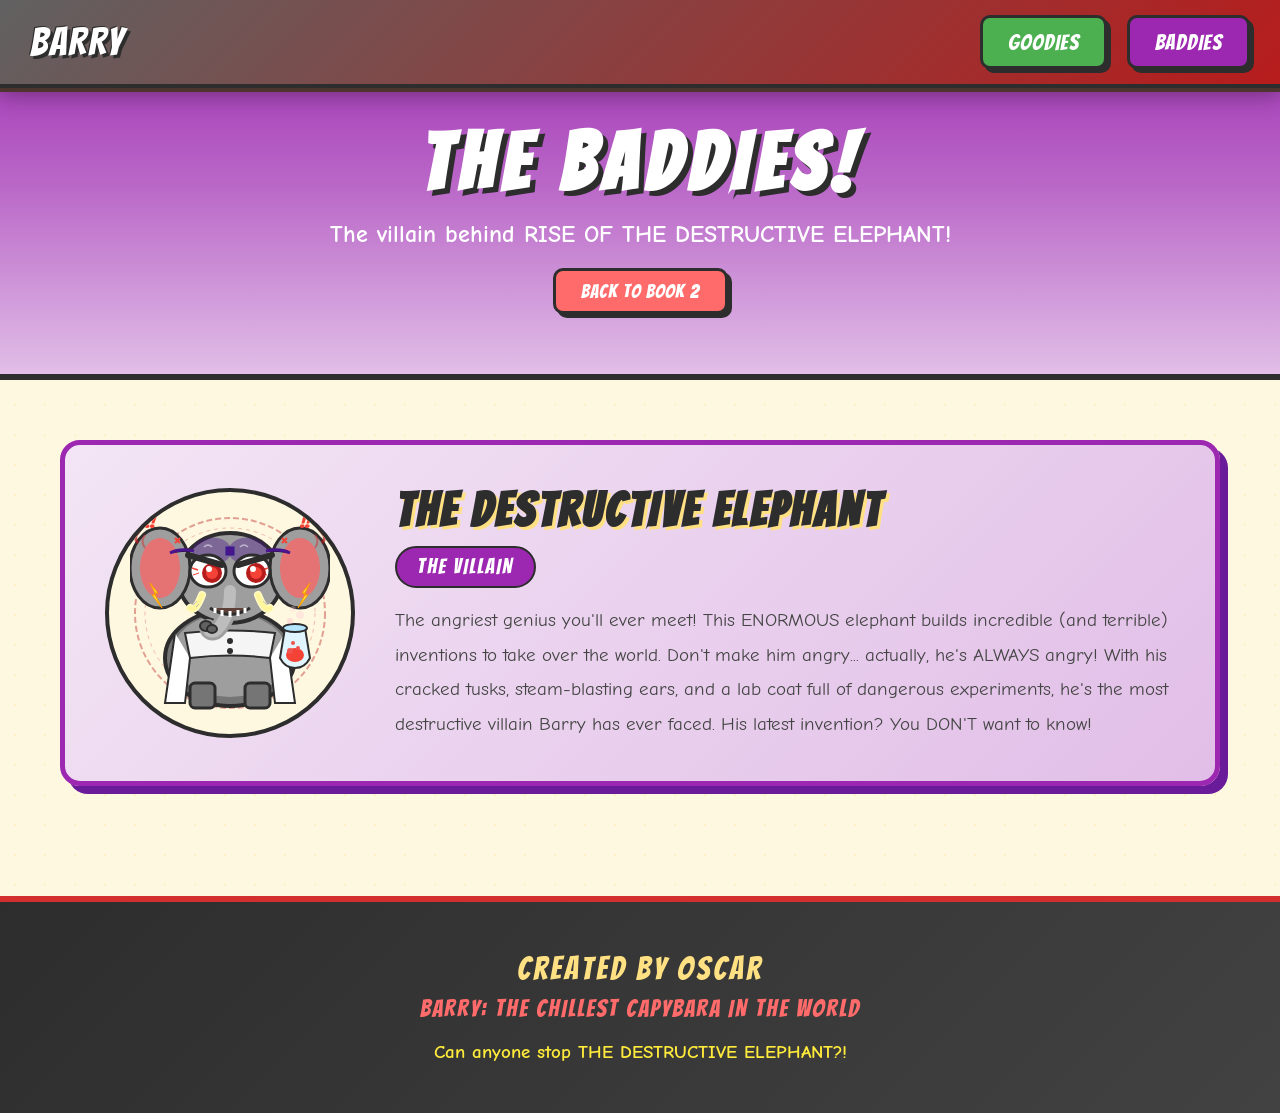
==== book2/baddies.html @ 5b0179f9 "Add Book 2 "Rise of The Destructive Elephant" and reorganise site by book Restructure the site so th" ====
<!DOCTYPE html>
<html lang="en">
<head>
    <meta charset="UTF-8">
    <meta name="viewport" content="width=device-width, initial-scale=1.0">
    <title>The Baddies - Rise of The Destructive Elephant</title>
    <link rel="stylesheet" href="../css/styles.css">
    <link href="https://fonts.googleapis.com/css2?family=Bangers&family=Comic+Neue:wght@400;700&display=swap" rel="stylesheet">
</head>
<body class="baddies-page book2-page">
    <nav class="navbar navbar-book2">
        <div class="nav-logo"><a href="../index.html" style="color:white;text-decoration:none;">BARRY</a></div>
        <div class="nav-links">
            <a href="goodies.html" class="nav-btn goodies-btn">GOODIES</a>
            <a href="baddies.html" class="nav-btn baddies-btn">BADDIES</a>
        </div>
    </nav>

    <header class="page-header">
        <h1 class="page-title">THE BADDIES!</h1>
        <p class="page-subtitle">The villain behind RISE OF THE DESTRUCTIVE ELEPHANT!</p>
        <a href="index.html" class="back-btn">BACK TO BOOK 2</a>
    </header>

    <main class="characters">
        <!-- THE DESTRUCTIVE ELEPHANT -->
        <article class="character-card baddie-card" id="elephant">
            <div class="character-image">
                <svg viewBox="0 0 200 200" class="character-svg elephant-svg">
                    <!-- Rage energy background -->
                    <circle cx="100" cy="100" r="95" fill="none" stroke="#B71C1C" stroke-width="2" stroke-dasharray="6,3" opacity="0.4"/>
                    <circle cx="100" cy="100" r="85" fill="none" stroke="#D32F2F" stroke-width="1" stroke-dasharray="4,4" opacity="0.3"/>

                    <!-- BIG chunky body -->
                    <ellipse cx="100" cy="145" rx="65" ry="48" fill="#757575" stroke="#2D2D2D" stroke-width="4"/>
                    <ellipse cx="100" cy="142" rx="58" ry="42" fill="#9E9E9E"/>

                    <!-- Lab coat (open, flapping with rage) -->
                    <path d="M45 120 L35 190 L55 190 L60 145" fill="white" stroke="#2D2D2D" stroke-width="2"/>
                    <path d="M155 120 L165 190 L145 190 L140 145" fill="white" stroke="#2D2D2D" stroke-width="2"/>
                    <path d="M55 120 Q100 115 145 120 L140 145 Q100 140 60 145 Z" fill="#F5F5F5" stroke="#2D2D2D" stroke-width="2"/>
                    <!-- Coat buttons -->
                    <circle cx="100" cy="128" r="3" fill="#2D2D2D"/>
                    <circle cx="100" cy="138" r="3" fill="#2D2D2D"/>

                    <!-- Thick legs -->
                    <rect x="60" y="170" width="25" height="25" rx="5" fill="#757575" stroke="#2D2D2D" stroke-width="3"/>
                    <rect x="115" y="170" width="25" height="25" rx="5" fill="#757575" stroke="#2D2D2D" stroke-width="3"/>

                    <!-- HEAD - big and angry -->
                    <ellipse cx="100" cy="65" rx="52" ry="45" fill="#9E9E9E" stroke="#2D2D2D" stroke-width="4"/>

                    <!-- HUGE EARS - flared out with rage -->
                    <ellipse cx="30" cy="55" rx="30" ry="40" fill="#9E9E9E" stroke="#2D2D2D" stroke-width="3"/>
                    <ellipse cx="30" cy="55" rx="20" ry="30" fill="#E57373"/>
                    <ellipse cx="170" cy="55" rx="30" ry="40" fill="#9E9E9E" stroke="#2D2D2D" stroke-width="3"/>
                    <ellipse cx="170" cy="55" rx="20" ry="30" fill="#E57373"/>

                    <!-- Steam from ears!! -->
                    <path d="M8 30 Q3 25 8 20 Q13 15 8 10" stroke="#B71C1C" stroke-width="3" fill="none" opacity="0.7"/>
                    <path d="M15 35 Q10 28 15 22" stroke="#D32F2F" stroke-width="2" fill="none" opacity="0.5"/>
                    <path d="M192 30 Q197 25 192 20 Q187 15 192 10" stroke="#B71C1C" stroke-width="3" fill="none" opacity="0.7"/>
                    <path d="M185 35 Q190 28 185 22" stroke="#D32F2F" stroke-width="2" fill="none" opacity="0.5"/>

                    <!-- GOGGLES pushed up on forehead -->
                    <ellipse cx="82" cy="38" rx="18" ry="12" fill="#4A148C" opacity="0.4" stroke="#4A148C" stroke-width="3"/>
                    <ellipse cx="118" cy="38" rx="18" ry="12" fill="#4A148C" opacity="0.4" stroke="#4A148C" stroke-width="3"/>
                    <rect x="96" y="34" width="8" height="8" fill="#4A148C" stroke="#311B92" stroke-width="1"/>
                    <path d="M64 38 Q50 35 40 40" stroke="#4A148C" stroke-width="3"/>
                    <path d="M136 38 Q150 35 160 40" stroke="#4A148C" stroke-width="3"/>
                    <!-- Goggle shine -->
                    <path d="M74 34 Q78 30 82 34" stroke="white" stroke-width="1.5" fill="none" opacity="0.5"/>
                    <path d="M110 34 Q114 30 118 34" stroke="white" stroke-width="1.5" fill="none" opacity="0.5"/>

                    <!-- ANGRY ANGRY EYES - red and furious -->
                    <ellipse cx="78" cy="58" rx="18" ry="16" fill="white" stroke="#2D2D2D" stroke-width="3"/>
                    <ellipse cx="122" cy="58" rx="18" ry="16" fill="white" stroke="#2D2D2D" stroke-width="3"/>
                    <!-- Bloodshot lines -->
                    <line x1="62" y1="55" x2="68" y2="57" stroke="#F44336" stroke-width="1.5"/>
                    <line x1="63" y1="62" x2="69" y2="60" stroke="#F44336" stroke-width="1"/>
                    <line x1="138" y1="55" x2="132" y2="57" stroke="#F44336" stroke-width="1.5"/>
                    <line x1="137" y1="62" x2="131" y2="60" stroke="#F44336" stroke-width="1"/>
                    <!-- RED GLOWING PUPILS -->
                    <circle cx="82" cy="60" r="10" fill="#B71C1C"/>
                    <circle cx="126" cy="60" r="10" fill="#B71C1C"/>
                    <circle cx="82" cy="60" r="6" fill="#F44336"/>
                    <circle cx="126" cy="60" r="6" fill="#F44336"/>
                    <!-- Tiny angry highlights -->
                    <circle cx="79" cy="56" r="3" fill="white"/>
                    <circle cx="123" cy="56" r="3" fill="white"/>

                    <!-- EXTREMELY FURROWED ANGRY BROWS -->
                    <path d="M58 42 L92 52" stroke="#2D2D2D" stroke-width="6" stroke-linecap="round"/>
                    <path d="M142 42 L108 52" stroke="#2D2D2D" stroke-width="6" stroke-linecap="round"/>

                    <!-- TRUNK - curled up with rage, nostrils flared -->
                    <path d="M100 78 Q100 95 95 105 Q90 115 85 118 Q80 120 78 115" stroke="#9E9E9E" stroke-width="18" fill="none" stroke-linecap="round"/>
                    <path d="M100 78 Q100 95 95 105 Q90 115 85 118 Q80 120 78 115" stroke="#BDBDBD" stroke-width="12" fill="none" stroke-linecap="round"/>
                    <!-- Flared nostrils at trunk end -->
                    <ellipse cx="76" cy="113" rx="6" ry="5" fill="#616161" stroke="#2D2D2D" stroke-width="2"/>
                    <ellipse cx="82" cy="116" rx="5" ry="4" fill="#616161" stroke="#2D2D2D" stroke-width="2"/>

                    <!-- CRACKED TUSKS -->
                    <path d="M72 82 Q65 100 60 95" stroke="#FFF9C4" stroke-width="8" fill="none" stroke-linecap="round"/>
                    <path d="M72 82 Q65 100 60 95" stroke="#FFF59D" stroke-width="5" fill="none" stroke-linecap="round"/>
                    <!-- Crack lines on tusk -->
                    <line x1="67" y1="88" x2="63" y2="92" stroke="#BDBDBD" stroke-width="1"/>
                    <line x1="69" y1="91" x2="66" y2="94" stroke="#BDBDBD" stroke-width="1"/>
                    <path d="M128 82 Q135 100 140 95" stroke="#FFF9C4" stroke-width="8" fill="none" stroke-linecap="round"/>
                    <path d="M128 82 Q135 100 140 95" stroke="#FFF59D" stroke-width="5" fill="none" stroke-linecap="round"/>
                    <line x1="133" y1="88" x2="137" y2="92" stroke="#BDBDBD" stroke-width="1"/>

                    <!-- RAGING MOUTH - teeth bared -->
                    <path d="M80 95 Q100 108 120 95" stroke="#2D2D2D" stroke-width="3" fill="#5D4037"/>
                    <path d="M85 95 L85 100 M92 97 L92 103 M100 98 L100 104 M108 97 L108 103 M115 95 L115 100" stroke="white" stroke-width="3"/>

                    <!-- Holding a DOOMSDAY BEAKER -->
                    <path d="M155 115 L150 145 Q155 155 165 155 Q175 155 180 145 L175 115 Z" fill="#E1F5FE" stroke="#2D2D2D" stroke-width="2"/>
                    <ellipse cx="165" cy="115" rx="12" ry="4" fill="#B3E5FC" stroke="#2D2D2D" stroke-width="2"/>
                    <!-- Bubbling RED dangerous liquid -->
                    <ellipse cx="165" cy="142" rx="9" ry="7" fill="#F44336"/>
                    <circle cx="160" cy="138" r="3" fill="#EF5350"/>
                    <circle cx="168" cy="135" r="2" fill="#EF5350"/>
                    <circle cx="163" cy="130" r="2" fill="#EF5350"/>
                    <!-- Toxic fumes -->
                    <circle cx="160" cy="108" r="3" fill="#FFCDD2" opacity="0.6"/>
                    <circle cx="170" cy="102" r="4" fill="#FFCDD2" opacity="0.4"/>
                    <circle cx="163" cy="96" r="3" fill="#FFCDD2" opacity="0.3"/>

                    <!-- RAGE SYMBOLS -->
                    <text x="15" y="15" font-family="Bangers, cursive" font-size="18" fill="#F44336" font-weight="bold">!!</text>
                    <text x="170" y="15" font-family="Bangers, cursive" font-size="18" fill="#F44336" font-weight="bold">!!</text>

                    <!-- Anger vein pop marks -->
                    <path d="M45 25 L50 30 M50 25 L45 30" stroke="#F44336" stroke-width="2"/>
                    <path d="M152 25 L157 30 M157 25 L152 30" stroke="#F44336" stroke-width="2"/>

                    <!-- Lightning bolts of rage -->
                    <polygon points="20,70 28,80 24,80 32,95 22,82 26,82" fill="#FFEB3B" stroke="#FF9800" stroke-width="1"/>
                    <polygon points="180,70 172,80 176,80 168,95 178,82 174,82" fill="#FFEB3B" stroke="#FF9800" stroke-width="1"/>
                </svg>
            </div>
            <div class="character-info">
                <h3 class="character-name">THE DESTRUCTIVE ELEPHANT</h3>
                <p class="character-role baddie-role">THE VILLAIN</p>
                <p class="character-bio">The angriest genius you'll ever meet! This ENORMOUS elephant builds incredible (and terrible) inventions to take over the world. Don't make him angry... actually, he's ALWAYS angry! With his cracked tusks, steam-blasting ears, and a lab coat full of dangerous experiments, he's the most destructive villain Barry has ever faced. His latest invention? You DON'T want to know!</p>
            </div>
        </article>
    </main>

    <footer class="footer footer-book2">
        <div class="footer-content">
            <p class="created-by">Created by OSCAR</p>
            <p class="book-title">BARRY: THE CHILLEST CAPYBARA IN THE WORLD</p>
            <p class="story-tease">Can anyone stop THE DESTRUCTIVE ELEPHANT?!</p>
        </div>
    </footer>

    <script src="../js/main.js"></script>
</body>
</html>
---- css/styles.css ----
/* BARRY: THE CHILLEST CAPYBARA IN THE WORLD */
/* Comic Book Style - Inspired by Jamie Smart */

* {
    margin: 0;
    padding: 0;
    box-sizing: border-box;
}

body {
    font-family: 'Comic Neue', cursive, sans-serif;
    background: #FFF8E1;
    color: #2D2D2D;
    overflow-x: hidden;
}

/* Comic book background pattern */
body::before {
    content: '';
    position: fixed;
    top: 0;
    left: 0;
    width: 100%;
    height: 100%;
    background-image:
        radial-gradient(circle, #FFE082 1px, transparent 1px);
    background-size: 30px 30px;
    opacity: 0.3;
    pointer-events: none;
    z-index: -1;
}

/* NAVBAR */
.navbar {
    position: fixed;
    top: 0;
    left: 0;
    right: 0;
    display: flex;
    justify-content: space-between;
    align-items: center;
    padding: 15px 30px;
    background: linear-gradient(135deg, #FF6B6B, #FF8E53);
    box-shadow: 0 4px 0 #C44536, 0 8px 20px rgba(0,0,0,0.3);
    z-index: 1000;
    border-bottom: 4px solid #2D2D2D;
}

.nav-logo {
    font-family: 'Bangers', cursive;
    font-size: 2.5rem;
    color: white;
    text-shadow: 3px 3px 0 #2D2D2D, -1px -1px 0 #2D2D2D;
    letter-spacing: 2px;
}

.nav-links {
    display: flex;
    gap: 20px;
}

.nav-btn {
    font-family: 'Bangers', cursive;
    font-size: 1.4rem;
    padding: 12px 25px;
    border-radius: 10px;
    text-decoration: none;
    transition: all 0.2s ease;
    border: 3px solid #2D2D2D;
    letter-spacing: 1px;
}

.goodies-btn {
    background: #4CAF50;
    color: white;
    box-shadow: 4px 4px 0 #2D2D2D;
}

.goodies-btn:hover {
    transform: translate(-2px, -2px);
    box-shadow: 6px 6px 0 #2D2D2D;
}

.baddies-btn {
    background: #9C27B0;
    color: white;
    box-shadow: 4px 4px 0 #2D2D2D;
}

.baddies-btn:hover {
    transform: translate(-2px, -2px);
    box-shadow: 6px 6px 0 #2D2D2D;
}

/* HERO SECTION */
.hero {
    min-height: 100vh;
    display: flex;
    flex-direction: column;
    justify-content: center;
    align-items: center;
    padding: 120px 20px 60px;
    background: linear-gradient(180deg, #87CEEB 0%, #98FB98 50%, #FFF8E1 100%);
    position: relative;
    overflow: hidden;
}

.hero-content {
    text-align: center;
    z-index: 2;
}

.title-container {
    background: white;
    padding: 30px 60px;
    border-radius: 20px;
    border: 6px solid #2D2D2D;
    box-shadow: 10px 10px 0 #2D2D2D;
    transform: rotate(-2deg);
    margin-bottom: 40px;
}

.main-title {
    font-family: 'Bangers', cursive;
    font-size: 8rem;
    color: #FF6B6B;
    text-shadow:
        6px 6px 0 #2D2D2D,
        -2px -2px 0 #2D2D2D,
        2px -2px 0 #2D2D2D,
        -2px 2px 0 #2D2D2D;
    letter-spacing: 10px;
    line-height: 1;
}

.subtitle {
    font-family: 'Bangers', cursive;
    font-size: 2rem;
    color: #4CAF50;
    margin-top: 10px;
    letter-spacing: 3px;
}

.cupcake-warning {
    background: #9C27B0;
    padding: 20px 40px;
    border-radius: 15px;
    border: 4px solid #2D2D2D;
    box-shadow: 6px 6px 0 #2D2D2D;
    transform: rotate(2deg);
    margin-bottom: 30px;
    animation: shake 0.5s ease-in-out infinite;
}

@keyframes shake {
    0%, 100% { transform: rotate(2deg); }
    25% { transform: rotate(4deg); }
    75% { transform: rotate(0deg); }
}

.warning-text {
    font-family: 'Bangers', cursive;
    font-size: 2.5rem;
    color: #FFEB3B;
    text-shadow: 2px 2px 0 #2D2D2D;
    letter-spacing: 2px;
}

.tagline {
    font-family: 'Comic Neue', cursive;
    font-size: 1.5rem;
    font-weight: bold;
    color: #2D2D2D;
}

/* Floating cupcakes */
.floating-cupcakes {
    position: absolute;
    width: 100%;
    height: 100%;
    pointer-events: none;
}

.cupcake {
    position: absolute;
    font-size: 3rem;
    animation: float 4s ease-in-out infinite;
}

.cupcake-1 { top: 15%; left: 10%; animation-delay: 0s; }
.cupcake-2 { top: 25%; right: 15%; animation-delay: 0.5s; }
.cupcake-3 { top: 60%; left: 5%; animation-delay: 1s; }
.cupcake-4 { top: 70%; right: 10%; animation-delay: 1.5s; }
.cupcake-5 { top: 40%; right: 5%; animation-delay: 2s; }

@keyframes float {
    0%, 100% { transform: translateY(0) rotate(0deg); }
    50% { transform: translateY(-20px) rotate(10deg); }
}

/* CHARACTERS INTRO */
.characters-intro {
    text-align: center;
    padding: 60px 20px;
    background: #FFE082;
    border-top: 6px solid #2D2D2D;
    border-bottom: 6px solid #2D2D2D;
}

.section-title {
    font-family: 'Bangers', cursive;
    font-size: 4rem;
    color: #2D2D2D;
    text-shadow: 4px 4px 0 #FF6B6B;
    letter-spacing: 5px;
}

.scroll-hint {
    font-size: 1.3rem;
    margin-top: 15px;
    color: #666;
    animation: bounce 1s ease-in-out infinite;
}

@keyframes bounce {
    0%, 100% { transform: translateY(0); }
    50% { transform: translateY(10px); }
}

/* CHARACTER CARDS */
.characters {
    padding: 60px 20px;
    max-width: 1200px;
    margin: 0 auto;
}

.character-card {
    display: flex;
    align-items: center;
    gap: 40px;
    background: white;
    padding: 40px;
    margin-bottom: 50px;
    border-radius: 20px;
    border: 5px solid #2D2D2D;
    box-shadow: 8px 8px 0 #2D2D2D;
    transition: transform 0.3s ease, box-shadow 0.3s ease;
}

.character-card:nth-child(even) {
    flex-direction: row-reverse;
}

.character-card:hover {
    transform: translate(-4px, -4px);
    box-shadow: 12px 12px 0 #2D2D2D;
}

.hero-character {
    background: linear-gradient(135deg, #E8F5E9, #C8E6C9);
    border-color: #4CAF50;
    box-shadow: 8px 8px 0 #2E7D32;
}

.baddie-card {
    background: linear-gradient(135deg, #F3E5F5, #E1BEE7);
    border-color: #9C27B0;
    box-shadow: 8px 8px 0 #6A1B9A;
}

.character-image {
    flex-shrink: 0;
    width: 250px;
    height: 250px;
    background: #FFF8E1;
    border-radius: 50%;
    border: 4px solid #2D2D2D;
    display: flex;
    align-items: center;
    justify-content: center;
    overflow: hidden;
}

.character-svg {
    width: 200px;
    height: 200px;
}

.character-info {
    flex: 1;
}

.character-name {
    font-family: 'Bangers', cursive;
    font-size: 3rem;
    color: #2D2D2D;
    text-shadow: 3px 3px 0 #FFE082;
    letter-spacing: 3px;
    margin-bottom: 10px;
}

.character-role {
    font-family: 'Bangers', cursive;
    font-size: 1.3rem;
    padding: 8px 20px;
    border-radius: 25px;
    display: inline-block;
    margin-bottom: 15px;
    letter-spacing: 2px;
}

.goodie-role {
    background: #4CAF50;
    color: white;
    border: 2px solid #2D2D2D;
}

.baddie-role {
    background: #9C27B0;
    color: white;
    border: 2px solid #2D2D2D;
}

.character-bio {
    font-size: 1.2rem;
    line-height: 1.8;
    color: #444;
}

/* FOOTER */
.footer {
    background: linear-gradient(135deg, #2D2D2D, #424242);
    padding: 50px 20px;
    text-align: center;
    border-top: 6px solid #FF6B6B;
}

.footer-content {
    max-width: 600px;
    margin: 0 auto;
}

.created-by {
    font-family: 'Bangers', cursive;
    font-size: 2rem;
    color: #FFE082;
    letter-spacing: 3px;
    margin-bottom: 10px;
}

.book-title {
    font-family: 'Bangers', cursive;
    font-size: 1.5rem;
    color: #FF6B6B;
    letter-spacing: 2px;
    margin-bottom: 20px;
}

.story-tease {
    font-family: 'Comic Neue', cursive;
    font-size: 1.2rem;
    color: #FFEB3B;
    font-weight: bold;
    animation: pulse 2s ease-in-out infinite;
}

@keyframes pulse {
    0%, 100% { opacity: 1; }
    50% { opacity: 0.6; }
}

/* RESPONSIVE */
@media (max-width: 900px) {
    .character-card,
    .character-card:nth-child(even) {
        flex-direction: column;
        text-align: center;
    }

    .main-title {
        font-size: 4rem;
    }

    .warning-text {
        font-size: 1.5rem;
    }

    .section-title {
        font-size: 2.5rem;
    }

    .character-name {
        font-size: 2rem;
    }
}

@media (max-width: 600px) {
    .navbar {
        flex-direction: column;
        gap: 15px;
        padding: 15px;
    }

    .main-title {
        font-size: 3rem;
    }

    .title-container {
        padding: 20px 30px;
    }

    .character-image {
        width: 180px;
        height: 180px;
    }

    .character-svg {
        width: 150px;
        height: 150px;
    }
}

/* Page-specific styles */
.page-header {
    padding: 120px 20px 60px;
    text-align: center;
    border-bottom: 6px solid #2D2D2D;
}

.goodies-page .page-header {
    background: linear-gradient(180deg, #4CAF50, #81C784, #C8E6C9);
}

.baddies-page .page-header {
    background: linear-gradient(180deg, #9C27B0, #BA68C8, #E1BEE7);
}

.page-title {
    font-family: 'Bangers', cursive;
    font-size: 5rem;
    color: white;
    text-shadow: 5px 5px 0 #2D2D2D;
    letter-spacing: 8px;
}

.page-subtitle {
    font-family: 'Comic Neue', cursive;
    font-size: 1.5rem;
    color: white;
    margin-top: 15px;
    font-weight: bold;
}

/* Back button */
.back-btn {
    display: inline-block;
    font-family: 'Bangers', cursive;
    font-size: 1.2rem;
    padding: 10px 25px;
    background: #FF6B6B;
    color: white;
    text-decoration: none;
    border-radius: 10px;
    border: 3px solid #2D2D2D;
    box-shadow: 4px 4px 0 #2D2D2D;
    margin-top: 20px;
    transition: all 0.2s ease;
    letter-spacing: 1px;
}

.back-btn:hover {
    transform: translate(-2px, -2px);
    box-shadow: 6px 6px 0 #2D2D2D;
}

/* =============================== */
/* BOOK PICKER PAGE                */
/* =============================== */

.book-picker-page .hero {
    min-height: 50vh;
    padding-bottom: 30px;
}

.book-picker-section {
    text-align: center;
    padding: 60px 20px 80px;
}

.book-picker {
    display: flex;
    justify-content: center;
    gap: 40px;
    flex-wrap: wrap;
    margin-top: 40px;
    max-width: 1000px;
    margin-left: auto;
    margin-right: auto;
}

.book-card {
    display: block;
    text-decoration: none;
    color: #2D2D2D;
    width: 400px;
    border-radius: 20px;
    border: 5px solid #2D2D2D;
    transition: transform 0.3s ease, box-shadow 0.3s ease;
    overflow: hidden;
    position: relative;
}

.book-card:hover {
    transform: translate(-6px, -6px);
}

.book-card-inner {
    padding: 40px 30px;
    text-align: center;
}

.book-card-emojis {
    font-size: 3rem;
    margin-bottom: 15px;
}

.book-emoji {
    display: inline-block;
    animation: float 3s ease-in-out infinite;
}

.book-emoji-1 { animation-delay: 0s; }
.book-emoji-2 { animation-delay: 0.3s; }
.book-emoji-3 { animation-delay: 0.6s; }

.book-card-number {
    font-family: 'Bangers', cursive;
    font-size: 1.2rem;
    letter-spacing: 3px;
    margin-bottom: 10px;
    opacity: 0.8;
}

.book-card-title {
    font-family: 'Bangers', cursive;
    font-size: 2rem;
    letter-spacing: 2px;
    margin-bottom: 15px;
    line-height: 1.2;
}

.book-card-desc {
    font-family: 'Comic Neue', cursive;
    font-size: 1.1rem;
    line-height: 1.6;
    margin-bottom: 25px;
}

.book-card-action {
    font-family: 'Bangers', cursive;
    font-size: 1.5rem;
    padding: 12px 30px;
    border-radius: 10px;
    border: 3px solid #2D2D2D;
    display: inline-block;
    letter-spacing: 2px;
    transition: all 0.2s ease;
}

/* Book 1 Card - Cupcake pink/purple theme */
.book-card-1 {
    background: linear-gradient(135deg, #F8BBD0, #CE93D8);
    box-shadow: 8px 8px 0 #7B1FA2;
}

.book-card-1:hover {
    box-shadow: 14px 14px 0 #7B1FA2;
}

.book-card-1 .book-card-number {
    color: #7B1FA2;
}

.book-card-1 .book-card-title {
    color: #4A148C;
    text-shadow: 2px 2px 0 #F8BBD0;
}

.book-card-1 .book-card-desc {
    color: #4A148C;
}

.book-card-1 .book-card-action {
    background: #E91E63;
    color: white;
    box-shadow: 4px 4px 0 #880E4F;
}

.book-card-1:hover .book-card-action {
    background: #C2185B;
}

/* Book 2 Card - Elephant dark red/grey theme */
.book-card-2 {
    background: linear-gradient(135deg, #BDBDBD, #EF9A9A);
    box-shadow: 8px 8px 0 #B71C1C;
}

.book-card-2:hover {
    box-shadow: 14px 14px 0 #B71C1C;
}

.book-card-2 .book-card-number {
    color: #B71C1C;
}

.book-card-2 .book-card-title {
    color: #B71C1C;
    text-shadow: 2px 2px 0 #BDBDBD;
}

.book-card-2 .book-card-desc {
    color: #3E2723;
}

.book-card-2 .book-card-action {
    background: #D32F2F;
    color: white;
    box-shadow: 4px 4px 0 #7f0000;
}

.book-card-2:hover .book-card-action {
    background: #B71C1C;
}

/* =============================== */
/* BOOK 2 THEME                    */
/* =============================== */

.navbar-book2 {
    background: linear-gradient(135deg, #616161, #B71C1C);
    box-shadow: 0 4px 0 #4E342E, 0 8px 20px rgba(0,0,0,0.3);
}

.hero-book2 {
    background: linear-gradient(180deg, #424242 0%, #757575 30%, #BDBDBD 60%, #FFF8E1 100%);
}

.title-container-book2 {
    border-color: #B71C1C;
    box-shadow: 10px 10px 0 #B71C1C;
}

.main-title-book2 {
    color: #D32F2F;
}

.subtitle-book2 {
    color: #9E9E9E;
}

.elephant-warning {
    background: #B71C1C;
    padding: 20px 40px;
    border-radius: 15px;
    border: 4px solid #2D2D2D;
    box-shadow: 6px 6px 0 #2D2D2D;
    transform: rotate(2deg);
    margin-bottom: 30px;
    animation: shake 0.5s ease-in-out infinite;
}

.warning-text-book2 {
    color: #FFCDD2;
}

.floating-elephants {
    position: absolute;
    width: 100%;
    height: 100%;
    pointer-events: none;
}

.floating-emoji {
    position: absolute;
    font-size: 3rem;
    animation: float 4s ease-in-out infinite;
}

.elephant-1 { top: 15%; left: 10%; animation-delay: 0s; }
.elephant-2 { top: 25%; right: 15%; animation-delay: 0.5s; }
.elephant-3 { top: 60%; left: 5%; animation-delay: 1s; }
.elephant-4 { top: 70%; right: 10%; animation-delay: 1.5s; }
.elephant-5 { top: 40%; right: 5%; animation-delay: 2s; }

.characters-intro-book2 {
    background: #BDBDBD;
}

.characters-intro-book2 .section-title {
    text-shadow: 4px 4px 0 #D32F2F;
}

.footer-book2 {
    border-top-color: #D32F2F;
}

/* Book 2 story teaser section */
.book2-teaser {
    text-align: center;
    padding: 60px 20px;
    background: linear-gradient(135deg, #FFEBEE, #FFCDD2);
    border-top: 6px solid #2D2D2D;
}

.teaser-text {
    font-family: 'Comic Neue', cursive;
    font-size: 1.3rem;
    line-height: 1.8;
    color: #3E2723;
    max-width: 700px;
    margin: 20px auto 0;
    font-weight: bold;
}

/* =============================== */
/* RESPONSIVE - Book Picker        */
/* =============================== */

@media (max-width: 900px) {
    .book-picker {
        flex-direction: column;
        align-items: center;
    }

    .book-card {
        width: 90%;
        max-width: 400px;
    }

    .book-card-title {
        font-size: 1.6rem;
    }
}

@media (max-width: 600px) {
    .book-card-title {
        font-size: 1.4rem;
    }

    .book-card-emojis {
        font-size: 2rem;
    }

    .book-card-inner {
        padding: 25px 20px;
    }
}
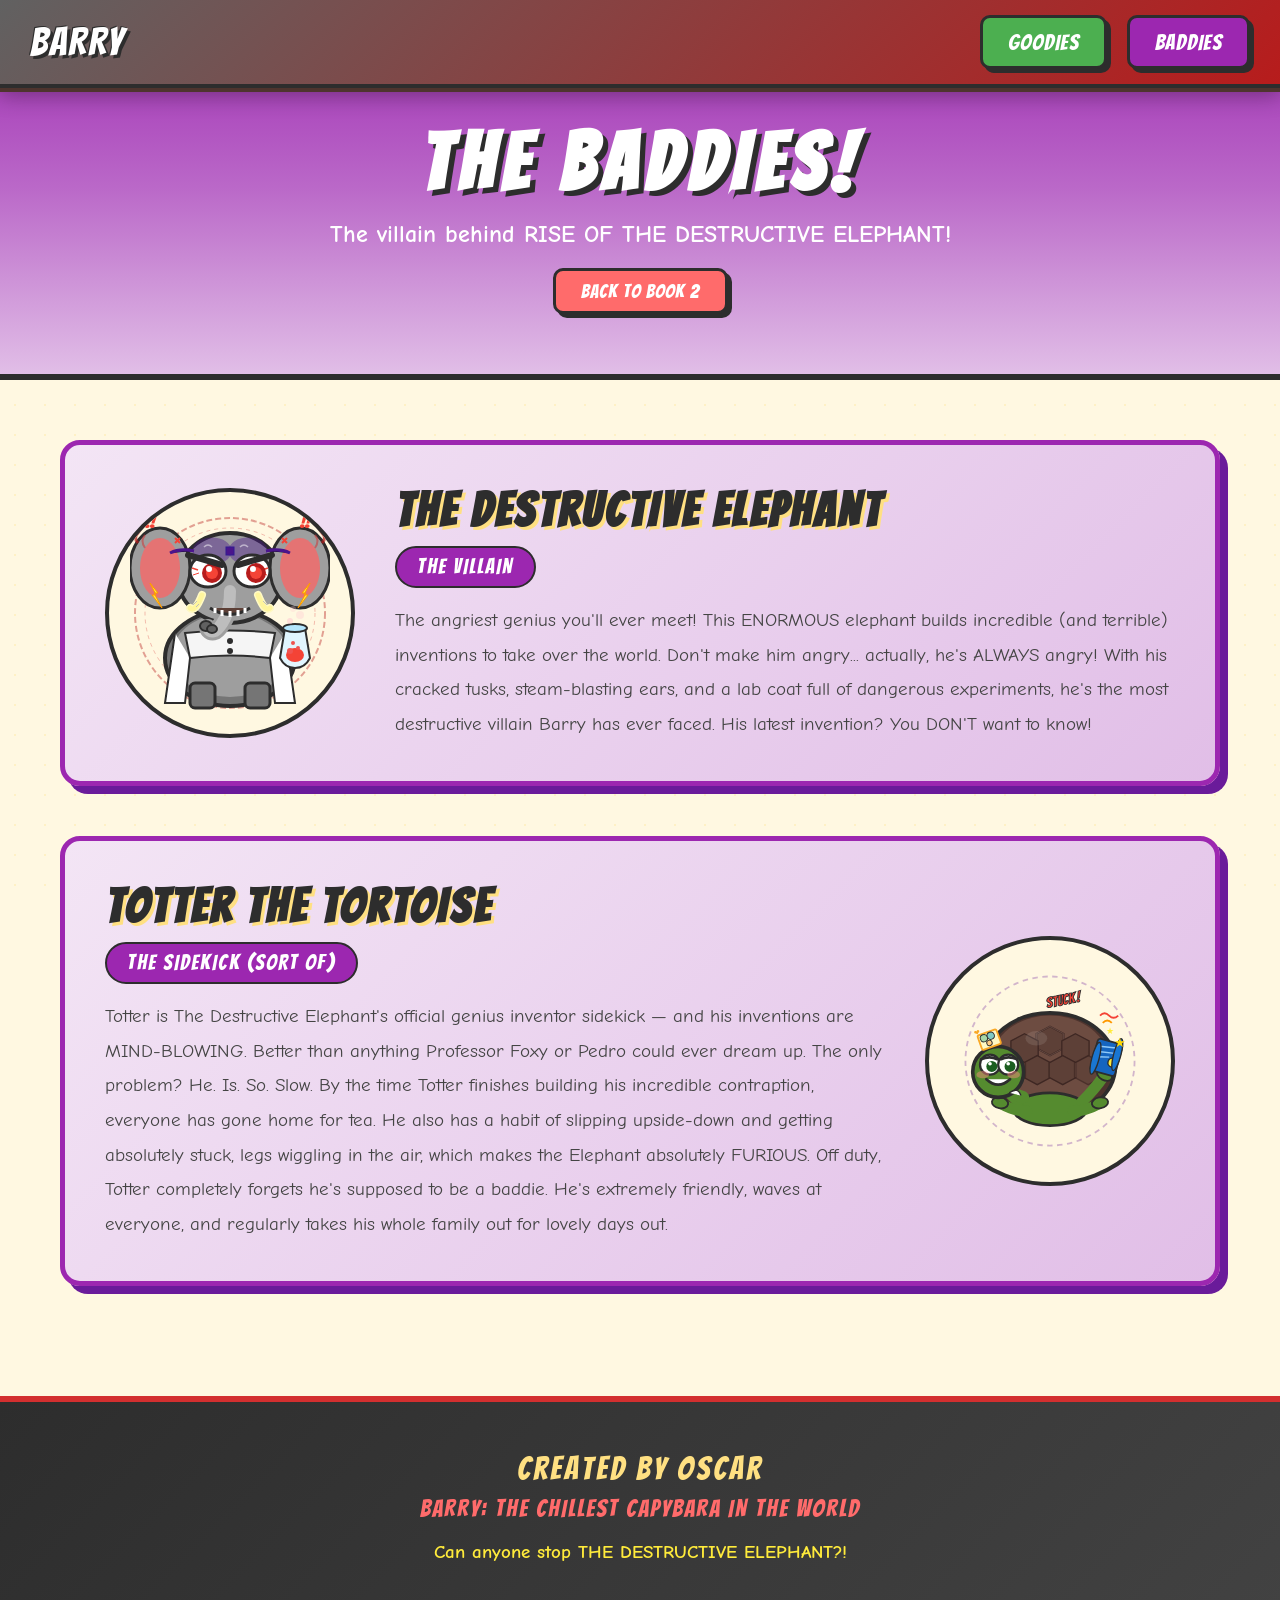
==== commit d28dab98: "Add Totter the Tortoise to Book 2 baddies New sidekick villain: Totter the Tortoise — genius invento" ====
--- a/book2/baddies.html
+++ b/book2/baddies.html
@@ -146,6 +146,99 @@
                 <p class="character-bio">The angriest genius you'll ever meet! This ENORMOUS elephant builds incredible (and terrible) inventions to take over the world. Don't make him angry... actually, he's ALWAYS angry! With his cracked tusks, steam-blasting ears, and a lab coat full of dangerous experiments, he's the most destructive villain Barry has ever faced. His latest invention? You DON'T want to know!</p>
             </div>
         </article>
+        <!-- TOTTER THE TORTOISE -->
+        <article class="character-card baddie-card" id="totter">
+            <div class="character-image">
+                <svg viewBox="0 0 200 220" class="character-svg totter-svg">
+                    <!-- Evil aura (faint) -->
+                    <circle cx="100" cy="110" r="93" fill="none" stroke="#6A1B9A" stroke-width="2" stroke-dasharray="6,5" opacity="0.3"/>
+
+                    <!-- SHELL - huge domed shell, hexagonal pattern, on his back -->
+                    <ellipse cx="100" cy="115" rx="72" ry="58" fill="#4E342E" stroke="#2D2D2D" stroke-width="4"/>
+                    <ellipse cx="100" cy="110" rx="64" ry="50" fill="#6D4C41"/>
+                    <!-- Shell hex pattern -->
+                    <polygon points="100,72 115,80 115,96 100,104 85,96 85,80" fill="#5D4037" stroke="#3E2723" stroke-width="2"/>
+                    <polygon points="100,72 115,80 115,96 100,104 85,96 85,80" fill="none" stroke="#8D6E63" stroke-width="1" opacity="0.5"/>
+                    <polygon points="72,80 87,88 87,104 72,112 57,104 57,88" fill="#5D4037" stroke="#3E2723" stroke-width="1.5"/>
+                    <polygon points="128,80 143,88 143,104 128,112 113,104 113,88" fill="#5D4037" stroke="#3E2723" stroke-width="1.5"/>
+                    <polygon points="86,104 101,112 101,128 86,136 71,128 71,112" fill="#5D4037" stroke="#3E2723" stroke-width="1.5"/>
+                    <polygon points="114,104 129,112 129,128 114,136 99,128 99,112" fill="#5D4037" stroke="#3E2723" stroke-width="1.5"/>
+                    <polygon points="58,104 73,112 73,128 58,136 43,128 43,112" fill="#5D4037" stroke="#3E2723" stroke-width="1.5" opacity="0.7"/>
+                    <polygon points="142,104 157,112 157,128 142,136 127,128 127,112" fill="#5D4037" stroke="#3E2723" stroke-width="1.5" opacity="0.7"/>
+                    <!-- Shell shine -->
+                    <ellipse cx="85" cy="85" rx="12" ry="8" fill="white" opacity="0.1"/>
+
+                    <!-- UPSIDE-DOWN legs flailing (he's tipped over to one side) -->
+                    <!-- body peeking out from shell bottom -->
+                    <ellipse cx="100" cy="163" rx="40" ry="18" fill="#558B2F" stroke="#2D2D2D" stroke-width="3"/>
+                    <!-- Four legs sticking up/out helplessly -->
+                    <path d="M65 155 Q50 140 42 128" stroke="#558B2F" stroke-width="12" fill="none" stroke-linecap="round"/>
+                    <ellipse cx="40" cy="125" rx="9" ry="6" fill="#558B2F" stroke="#2D2D2D" stroke-width="2" transform="rotate(-30 40 125)"/>
+                    <path d="M75 165 Q60 165 48 158" stroke="#558B2F" stroke-width="12" fill="none" stroke-linecap="round"/>
+                    <ellipse cx="45" cy="156" rx="9" ry="6" fill="#558B2F" stroke="#2D2D2D" stroke-width="2" transform="rotate(10 45 156)"/>
+                    <path d="M135 155 Q150 140 158 128" stroke="#558B2F" stroke-width="12" fill="none" stroke-linecap="round"/>
+                    <ellipse cx="160" cy="125" rx="9" ry="6" fill="#558B2F" stroke="#2D2D2D" stroke-width="2" transform="rotate(30 160 125)"/>
+                    <path d="M125 165 Q140 165 152 158" stroke="#558B2F" stroke-width="12" fill="none" stroke-linecap="round"/>
+                    <ellipse cx="155" cy="156" rx="9" ry="6" fill="#558B2F" stroke="#2D2D2D" stroke-width="2" transform="rotate(-10 155 156)"/>
+
+                    <!-- HEAD on a neck, poking out the front -->
+                    <path d="M70 150 Q55 145 48 132" stroke="#558B2F" stroke-width="14" fill="none" stroke-linecap="round"/>
+                    <!-- Head -->
+                    <circle cx="43" cy="122" r="28" fill="#558B2F" stroke="#2D2D2D" stroke-width="4"/>
+                    <!-- Friendly big eyes -->
+                    <circle cx="34" cy="114" r="11" fill="white" stroke="#2D2D2D" stroke-width="2.5"/>
+                    <circle cx="54" cy="114" r="11" fill="white" stroke="#2D2D2D" stroke-width="2.5"/>
+                    <circle cx="36" cy="116" r="6" fill="#1B5E20"/>
+                    <circle cx="56" cy="116" r="6" fill="#1B5E20"/>
+                    <circle cx="34" cy="113" r="2" fill="white"/>
+                    <circle cx="54" cy="113" r="2" fill="white"/>
+                    <!-- Friendly eyebrows (slightly worried) -->
+                    <path d="M24 108 Q34 104 42 108" stroke="#2D2D2D" stroke-width="3" fill="none" stroke-linecap="round"/>
+                    <path d="M46 108 Q54 104 64 108" stroke="#2D2D2D" stroke-width="3" fill="none" stroke-linecap="round"/>
+                    <!-- Friendly smile despite being stuck -->
+                    <path d="M30 130 Q43 142 56 130" stroke="#2D2D2D" stroke-width="3" fill="white" stroke-linecap="round"/>
+                    <!-- Rosy cheeks -->
+                    <ellipse cx="26" cy="125" rx="7" ry="4" fill="#FF8A80" opacity="0.45"/>
+                    <ellipse cx="60" cy="125" rx="7" ry="4" fill="#FF8A80" opacity="0.45"/>
+
+                    <!-- Tiny lab coat collar visible at neck -->
+                    <path d="M55 145 Q65 138 68 148" fill="white" stroke="#2D2D2D" stroke-width="1.5"/>
+
+                    <!-- GENIUS INVENTION being built (blueprint / gadget) -->
+                    <!-- Blueprint scroll tucked under one arm -->
+                    <rect x="148" y="88" width="28" height="36" rx="3" fill="#1565C0" stroke="#2D2D2D" stroke-width="2" transform="rotate(15 162 106)"/>
+                    <line x1="152" y1="96" x2="172" y2="93" stroke="#90CAF9" stroke-width="1.5" transform="rotate(15 162 106)"/>
+                    <line x1="152" y1="102" x2="172" y2="99" stroke="#90CAF9" stroke-width="1.5" transform="rotate(15 162 106)"/>
+                    <line x1="152" y1="108" x2="165" y2="105" stroke="#90CAF9" stroke-width="1.5" transform="rotate(15 162 106)"/>
+                    <circle cx="170" cy="110" r="5" fill="#FFEB3B" stroke="#2D2D2D" stroke-width="1.5" transform="rotate(15 162 106)"/>
+                    <!-- Scroll curl -->
+                    <ellipse cx="150" cy="107" rx="4" ry="18" fill="#1976D2" stroke="#2D2D2D" stroke-width="1.5" transform="rotate(15 150 107)"/>
+                    <ellipse cx="174" cy="103" rx="4" ry="18" fill="#1976D2" stroke="#2D2D2D" stroke-width="1.5" transform="rotate(15 174 103)"/>
+
+                    <!-- Family photo tucked in shell rim (he loves his family) -->
+                    <rect x="22" y="78" width="22" height="17" rx="2" fill="#FFF9C4" stroke="#F9A825" stroke-width="2" transform="rotate(-20 33 86)"/>
+                    <circle cx="28" cy="83" r="4" fill="#A5D6A7" stroke="#2D2D2D" stroke-width="1" transform="rotate(-20 33 86)"/>
+                    <circle cx="36" cy="83" r="4" fill="#80CBC4" stroke="#2D2D2D" stroke-width="1" transform="rotate(-20 33 86)"/>
+                    <circle cx="32" cy="90" r="3" fill="#FFCC80" stroke="#2D2D2D" stroke-width="1" transform="rotate(-20 33 86)"/>
+                    <text x="20" y="77" font-size="8" fill="#F9A825" transform="rotate(-20 33 86)">❤</text>
+
+                    <!-- "STUCK!" panic text -->
+                    <text x="95" y="48" font-family="Bangers, cursive" font-size="16" fill="#F44336" stroke="#2D2D2D" stroke-width="1" transform="rotate(-10 115 42)">STUCK!</text>
+                    <!-- Panic squiggles -->
+                    <path d="M155 60 Q160 55 165 60 Q170 65 175 60" stroke="#F44336" stroke-width="2" fill="none"/>
+                    <path d="M158 68 Q163 63 168 68" stroke="#FF9800" stroke-width="2" fill="none"/>
+                    <!-- Stars of dizziness -->
+                    <text x="170" y="95" font-size="14" fill="#FFD700">★</text>
+                    <text x="162" y="80" font-size="10" fill="#FFEB3B">★</text>
+                </svg>
+            </div>
+            <div class="character-info">
+                <h3 class="character-name">TOTTER THE TORTOISE</h3>
+                <p class="character-role baddie-role">THE SIDEKICK (SORT OF)</p>
+                <p class="character-bio">Totter is The Destructive Elephant's official genius inventor sidekick — and his inventions are MIND-BLOWING. Better than anything Professor Foxy or Pedro could ever dream up. The only problem? He. Is. So. Slow. By the time Totter finishes building his incredible contraption, everyone has gone home for tea. He also has a habit of slipping upside-down and getting absolutely stuck, legs wiggling in the air, which makes the Elephant absolutely FURIOUS. Off duty, Totter completely forgets he's supposed to be a baddie. He's extremely friendly, waves at everyone, and regularly takes his whole family out for lovely days out.</p>
+            </div>
+        </article>
+
     </main>
 
     <footer class="footer footer-book2">
